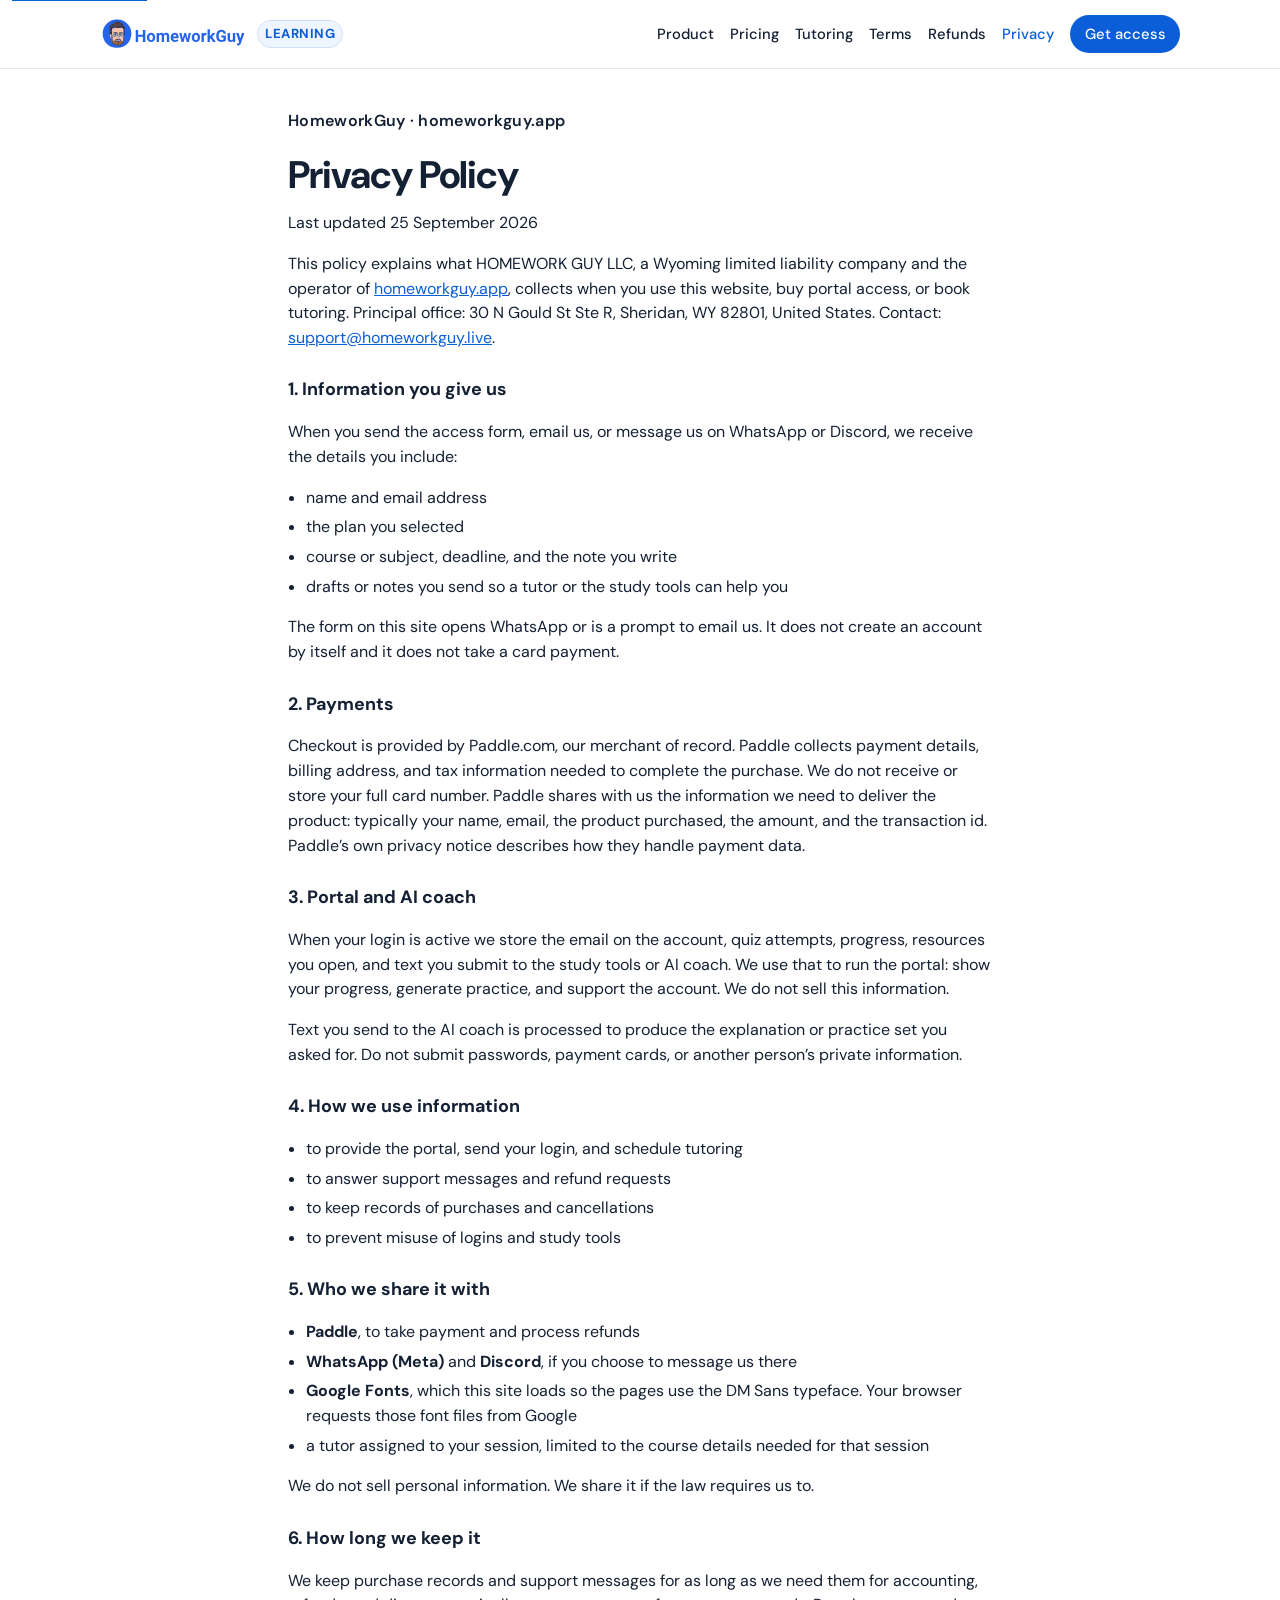
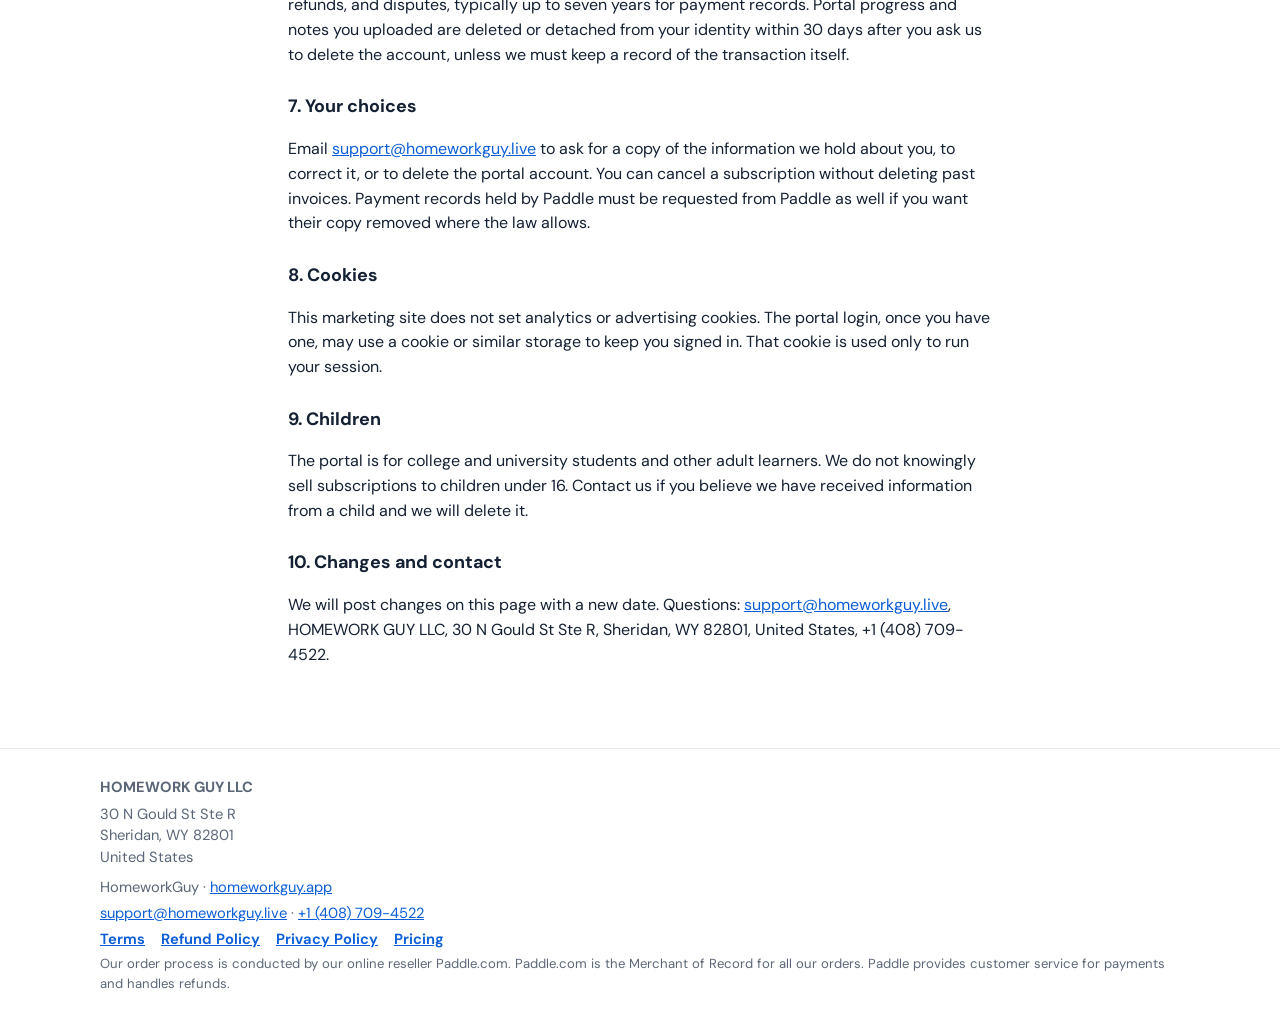
==== privacy.html @ 94646145 "update" ====
<!DOCTYPE html>
<html lang="en">
<head>
  <meta charset="utf-8" />
  <meta name="viewport" content="width=device-width, initial-scale=1" />
  <title>Privacy Policy | HomeworkGuy</title>
  <meta name="description" content="What HomeworkGuy collects when you request a learning portal subscription or tutoring session, and how payments are handled by Paddle." />
  <link rel="canonical" href="https://homeworkguy.app/privacy.html" />
  <link rel="icon" href="assets/favicon.ico" />
  <link rel="apple-touch-icon" href="assets/apple-touch-icon.png" />
  <link rel="preconnect" href="https://fonts.googleapis.com" />
  <link rel="preconnect" href="https://fonts.gstatic.com" crossorigin />
  <link href="https://fonts.googleapis.com/css2?family=DM+Sans:ital,opsz,wght@0,9..40,400;0,9..40,500;0,9..40,600;0,9..40,700&display=swap" rel="stylesheet" />
  <link rel="stylesheet" href="styles.css" />
</head>
<body>
  <a class="skip-link" href="#main">Skip to content</a>
  <header class="site-header">
    <div class="wrap header-inner">
      <a class="brand" href="index.html" aria-label="HomeworkGuy home">
        <img src="assets/logo.svg" alt="" width="160" height="40" />
        <span>Learning</span>
      </a>
      <button class="nav-toggle" type="button" aria-expanded="false" aria-controls="site-nav">Menu</button>
      <nav class="nav" id="site-nav" aria-label="Page">
        <a href="index.html#product">Product</a>
        <a href="index.html#pricing">Pricing</a>
        <a href="index.html#tutoring">Tutoring</a>
        <a href="terms.html">Terms</a>
        <a href="refunds.html">Refunds</a>
        <a href="privacy.html" aria-current="page">Privacy</a>
        <a href="index.html#quote" class="nav-cta">Get access</a>
      </nav>
    </div>
  </header>

  <main id="main" class="legal">
    <div class="wrap legal-inner">
      <p class="eyebrow">HomeworkGuy · homeworkguy.app</p>
      <h1>Privacy Policy</h1>
      <p class="updated">Last updated 25 September 2026</p>
      <p>This policy explains what HOMEWORK GUY LLC, a Wyoming limited liability company and the operator of <a href="https://homeworkguy.app">homeworkguy.app</a>, collects when you use this website, buy portal access, or book tutoring. Principal office: 30 N Gould St Ste R, Sheridan, WY 82801, United States. Contact: <a href="mailto:support@homeworkguy.live">support@homeworkguy.live</a>.</p>

      <h2>1. Information you give us</h2>
      <p>When you send the access form, email us, or message us on WhatsApp or Discord, we receive the details you include:</p>
      <ul>
        <li>name and email address</li>
        <li>the plan you selected</li>
        <li>course or subject, deadline, and the note you write</li>
        <li>drafts or notes you send so a tutor or the study tools can help you</li>
      </ul>
      <p>The form on this site opens WhatsApp or is a prompt to email us. It does not create an account by itself and it does not take a card payment.</p>

      <h2>2. Payments</h2>
      <p>Checkout is provided by Paddle.com, our merchant of record. Paddle collects payment details, billing address, and tax information needed to complete the purchase. We do not receive or store your full card number. Paddle shares with us the information we need to deliver the product: typically your name, email, the product purchased, the amount, and the transaction id. Paddle’s own privacy notice describes how they handle payment data.</p>

      <h2>3. Portal and AI coach</h2>
      <p>When your login is active we store the email on the account, quiz attempts, progress, resources you open, and text you submit to the study tools or AI coach. We use that to run the portal: show your progress, generate practice, and support the account. We do not sell this information.</p>
      <p>Text you send to the AI coach is processed to produce the explanation or practice set you asked for. Do not submit passwords, payment cards, or another person’s private information.</p>

      <h2>4. How we use information</h2>
      <ul>
        <li>to provide the portal, send your login, and schedule tutoring</li>
        <li>to answer support messages and refund requests</li>
        <li>to keep records of purchases and cancellations</li>
        <li>to prevent misuse of logins and study tools</li>
      </ul>

      <h2>5. Who we share it with</h2>
      <ul>
        <li><strong>Paddle</strong>, to take payment and process refunds</li>
        <li><strong>WhatsApp (Meta)</strong> and <strong>Discord</strong>, if you choose to message us there</li>
        <li><strong>Google Fonts</strong>, which this site loads so the pages use the DM Sans typeface. Your browser requests those font files from Google</li>
        <li>a tutor assigned to your session, limited to the course details needed for that session</li>
      </ul>
      <p>We do not sell personal information. We share it if the law requires us to.</p>

      <h2>6. How long we keep it</h2>
      <p>We keep purchase records and support messages for as long as we need them for accounting, refunds, and disputes, typically up to seven years for payment records. Portal progress and notes you uploaded are deleted or detached from your identity within 30 days after you ask us to delete the account, unless we must keep a record of the transaction itself.</p>

      <h2>7. Your choices</h2>
      <p>Email <a href="mailto:support@homeworkguy.live">support@homeworkguy.live</a> to ask for a copy of the information we hold about you, to correct it, or to delete the portal account. You can cancel a subscription without deleting past invoices. Payment records held by Paddle must be requested from Paddle as well if you want their copy removed where the law allows.</p>

      <h2>8. Cookies</h2>
      <p>This marketing site does not set analytics or advertising cookies. The portal login, once you have one, may use a cookie or similar storage to keep you signed in. That cookie is used only to run your session.</p>

      <h2>9. Children</h2>
      <p>The portal is for college and university students and other adult learners. We do not knowingly sell subscriptions to children under 16. Contact us if you believe we have received information from a child and we will delete it.</p>

      <h2>10. Changes and contact</h2>
      <p>We will post changes on this page with a new date. Questions: <a href="mailto:support@homeworkguy.live">support@homeworkguy.live</a>, HOMEWORK GUY LLC, 30 N Gould St Ste R, Sheridan, WY 82801, United States, +1 (408) 709-4522.</p>
    </div>
  </main>

  <footer class="site-footer">
    <div class="wrap footer-inner">
      <p><strong>HOMEWORK GUY LLC</strong></p>
      <address>
        30 N Gould St Ste R<br />
        Sheridan, WY 82801<br />
        United States
      </address>
      <p>HomeworkGuy · <a href="https://homeworkguy.app">homeworkguy.app</a></p>
      <p><a href="mailto:support@homeworkguy.live">support@homeworkguy.live</a> · <a href="tel:+14087094522">+1 (408) 709-4522</a></p>
      <p class="footer-links">
        <a href="terms.html">Terms</a>
        <a href="refunds.html">Refund Policy</a>
        <a href="privacy.html">Privacy Policy</a>
        <a href="index.html#pricing">Pricing</a>
      </p>
      <p class="fine">Our order process is conducted by our online reseller Paddle.com. Paddle.com is the Merchant of Record for all our orders. Paddle provides customer service for payments and handles refunds.</p>
    </div>
  </footer>
  <script src="script.js"></script>
</body>
</html>
---- styles.css ----
:root {
  --blue: #0b5ed7;
  --blue-dark: #084298;
  --ink: #142033;
  --muted: #5b6778;
  --line: #e4e9f0;
  --bg: #f6f8fb;
  --card: #ffffff;
  --radius: 14px;
  --shadow: 0 10px 30px rgba(20, 32, 51, 0.08);
}

* { box-sizing: border-box; }
html { scroll-behavior: smooth; }
body {
  margin: 0;
  font-family: "DM Sans", system-ui, sans-serif;
  color: var(--ink);
  background: var(--card);
  line-height: 1.55;
}

img { max-width: 100%; height: auto; }
a { color: var(--blue); }
.wrap { width: min(1080px, calc(100% - 2rem)); margin: 0 auto; }
html, body { overflow-x: hidden; }

.skip-link {
  position: absolute;
  left: 12px;
  top: -40px;
  background: var(--blue);
  color: #fff;
  padding: 8px 12px;
  z-index: 100;
}
.skip-link:focus { top: 12px; }

.site-header {
  position: sticky;
  top: 0;
  z-index: 20;
  background: rgba(255, 255, 255, 0.92);
  backdrop-filter: blur(10px);
  border-bottom: 1px solid var(--line);
}
.nav-toggle {
  display: none;
  border: 1px solid var(--line);
  background: #fff;
  border-radius: 999px;
  padding: 0.45rem 0.8rem;
  font: inherit;
  font-weight: 650;
  cursor: pointer;
}
.header-inner {
  display: flex;
  align-items: center;
  justify-content: space-between;
  min-height: 68px;
  gap: 1rem;
}
.brand {
  display: flex;
  align-items: center;
  gap: 0.55rem;
  text-decoration: none;
  color: var(--ink);
  font-weight: 700;
}
.brand img { width: 148px; height: auto; }
.brand span {
  font-size: 0.82rem;
  letter-spacing: 0.04em;
  text-transform: uppercase;
  color: var(--blue);
  border: 1px solid #cfe0f8;
  background: #eef5ff;
  padding: 0.15rem 0.45rem;
  border-radius: 999px;
}
.nav { display: flex; align-items: center; gap: 0.85rem 1rem; flex-wrap: wrap; justify-content: flex-end; }
.nav a { text-decoration: none; color: var(--ink); font-weight: 500; font-size: 0.92rem; }
.nav a[aria-current="page"] { color: var(--blue); }
.nav-cta {
  background: var(--blue);
  color: #fff !important;
  padding: 0.5rem 0.9rem;
  border-radius: 999px;
}

.hero {
  padding: 3.5rem 0 3rem;
  background:
    radial-gradient(800px 320px at 10% 0%, #dcebff 0%, transparent 60%),
    linear-gradient(#f8fbff, #ffffff);
}
.hero-grid {
  display: grid;
  grid-template-columns: 1.3fr 0.7fr;
  gap: 2.5rem;
  align-items: start;
}
.eyebrow {
  color: var(--blue);
  font-weight: 600;
  margin: 0 0 0.75rem;
  letter-spacing: 0.02em;
}
.hero h1 {
  font-size: clamp(2rem, 4vw, 3.1rem);
  line-height: 1.15;
  margin: 0 0 1rem;
  letter-spacing: -0.03em;
}
.lede { font-size: 1.12rem; color: var(--muted); margin: 0 0 1.5rem; max-width: 36rem; }
.hero-actions { display: flex; flex-wrap: wrap; gap: 0.75rem; margin-bottom: 1.4rem; }
.hero-points {
  margin: 0;
  padding: 0;
  list-style: none;
  color: var(--muted);
  display: grid;
  gap: 0.35rem;
}
.hero-points li::before { content: "✓ "; color: var(--blue); font-weight: 700; }

.hero-card {
  background: var(--card);
  border: 1px solid var(--line);
  border-radius: var(--radius);
  box-shadow: var(--shadow);
  padding: 1.4rem 1.35rem 1.25rem;
}
.hero-card-kicker {
  margin: 0 0 0.7rem;
  font-size: 0.78rem;
  font-weight: 700;
  letter-spacing: 0.08em;
  text-transform: uppercase;
  color: var(--muted);
}
.hero-card ul { margin: 0 0 1.1rem; padding-left: 1.1rem; color: var(--ink); }
.hero-card li + li { margin-top: 0.4rem; }

.btn {
  display: inline-flex;
  align-items: center;
  justify-content: center;
  border: 0;
  border-radius: 999px;
  padding: 0.78rem 1.15rem;
  font: inherit;
  font-weight: 650;
  text-decoration: none;
  cursor: pointer;
}
.btn-primary { background: var(--blue); color: #fff; }
.btn-primary:hover { background: var(--blue-dark); }
.btn-ghost { background: #fff; color: var(--ink); border: 1px solid var(--line); }
.btn-block { width: 100%; }

.section { padding: 4rem 0; }
.section-alt { background: var(--bg); }
.section-head { text-align: center; max-width: 38rem; margin: 0 auto 2rem; }
.section-head.left { text-align: left; margin-left: 0; }
.section-head h2 { margin: 0 0 0.5rem; font-size: 1.85rem; letter-spacing: -0.03em; }
.section-head p { margin: 0; color: var(--muted); }

.cards {
  display: grid;
  grid-template-columns: repeat(3, 1fr);
  gap: 1rem;
}
.card {
  background: var(--card);
  border: 1px solid var(--line);
  border-radius: var(--radius);
  padding: 1.2rem 1.15rem;
}
.card h3 { margin: 0 0 0.4rem; font-size: 1.08rem; }
.card p { margin: 0; color: var(--muted); font-size: 0.96rem; }
.card ul, .buy-card ul, .price-card ul {
  margin: 0.8rem 0 0;
  padding-left: 1.1rem;
  color: var(--ink);
}
.card li + li, .buy-card li + li, .price-card li + li { margin-top: 0.35rem; }

.buy-grid {
  display: grid;
  grid-template-columns: 1fr 1fr;
  gap: 1rem;
}
.buy-card p { margin-top: 0.35rem; }
.pill {
  display: inline-block;
  margin: 0 0 0.7rem;
  padding: 0.15rem 0.5rem;
  border-radius: 999px;
  background: #eef5ff;
  color: var(--blue);
  font-size: 0.75rem;
  font-weight: 700;
  letter-spacing: 0.04em;
  text-transform: uppercase;
}
.pill-human { background: #f3f0ff; color: #5336b8; }

.notice {
  margin-top: 1.25rem;
  border: 1px solid var(--line);
  border-radius: var(--radius);
  background: #fff;
  padding: 1rem 1.15rem;
}
.notice p { margin: 0; }

.price-grid {
  display: grid;
  grid-template-columns: repeat(3, 1fr);
  gap: 1rem;
  align-items: stretch;
}
.price-card {
  background: #fff;
  border: 1px solid var(--line);
  border-radius: var(--radius);
  padding: 1.25rem 1.15rem 1.2rem;
  display: flex;
  flex-direction: column;
}
.price-card.featured { border-color: #9ec0f0; box-shadow: var(--shadow); }
.price-card h3 { margin: 0; font-size: 1.15rem; }
.price-amount {
  margin: 0.45rem 0 0.15rem;
  font-size: 2rem;
  font-weight: 700;
  letter-spacing: -0.03em;
}
.price-amount span { font-size: 1rem; font-weight: 500; color: var(--muted); }
.price-renew { margin: 0 0 0.2rem; color: var(--ink); font-size: 0.92rem; }
.price-card ul { flex: 1; margin-bottom: 1rem; }
.price-card .btn { margin-top: auto; }

.addon {
  margin-top: 1rem;
  background: #fff;
  border: 1px solid var(--line);
  border-radius: var(--radius);
  padding: 1rem 1.15rem;
  display: flex;
  justify-content: space-between;
  align-items: center;
  gap: 1rem;
}
.addon p { margin: 0; }

.screen {
  margin-top: 0.9rem;
  background: var(--bg);
  border-radius: 10px;
  padding: 0.75rem 0.8rem;
}
.screen p.screen-kicker {
  margin: 0 0 0.4rem;
  font-size: 0.75rem;
  font-weight: 700;
  letter-spacing: 0.04em;
  text-transform: uppercase;
  color: var(--muted);
}
.screen p.screen-q { margin: 0 0 0.45rem; color: var(--ink); font-size: 0.92rem; }
.screen p.screen-opt {
  margin: 0.3rem 0;
  background: #fff;
  border: 1px solid var(--line);
  border-radius: 8px;
  padding: 0.35rem 0.55rem;
  font-size: 0.88rem;
  color: var(--ink);
}
.screen p.screen-opt.dim { color: var(--muted); }
.bar {
  height: 8px;
  background: #e4e9f0;
  border-radius: 99px;
  margin: 0.55rem 0 0.2rem;
  overflow: hidden;
}
.bar span { display: block; height: 100%; background: var(--blue); border-radius: 99px; }
.bar-label { margin: 0; font-size: 0.82rem; color: var(--muted); }

.legal { padding: 2.5rem 0 4rem; }
.legal-inner { max-width: 44rem; }
.legal h1 { margin: 0 0 0.35rem; font-size: clamp(1.8rem, 3vw, 2.4rem); letter-spacing: -0.03em; }
.updated { color: var(--muted); margin-top: 0; }
.legal h2 { font-size: 1.12rem; margin: 1.6rem 0 0.4rem; }
.legal p, .legal li { color: var(--ink); }
.legal ul { padding-left: 1.15rem; }
.legal li + li { margin-top: 0.3rem; }

.quote-form label.check {
  display: flex;
  align-items: flex-start;
  gap: 0.55rem;
  font-weight: 500;
}
.quote-form label.check input {
  width: 1.05rem;
  min-height: 0;
  margin-top: 0.2rem;
  padding: 0;
}

.footer-links { display: flex; flex-wrap: wrap; gap: 0.35rem 1rem; }
.footer-links a { font-weight: 650; }

.steps { list-style: none; margin: 0; padding: 0; display: grid; gap: 1rem; }
.steps li {
  display: grid;
  grid-template-columns: auto 1fr;
  gap: 1rem;
  background: var(--card);
  border: 1px solid var(--line);
  border-radius: var(--radius);
  padding: 1.1rem 1.2rem;
}
.steps span {
  width: 36px;
  height: 36px;
  border-radius: 50%;
  background: #e8f1ff;
  color: var(--blue);
  display: grid;
  place-items: center;
  font-weight: 700;
}
.steps h3 { margin: 0 0 0.25rem; font-size: 1.05rem; }
.steps p { margin: 0; color: var(--muted); }

.price-box {
  max-width: 40rem;
  margin: 0 auto;
  background: var(--card);
  border: 1px solid var(--line);
  border-radius: var(--radius);
  padding: 1.5rem 1.4rem;
  text-align: center;
}
.price-box p { margin: 0 0 0.9rem; color: var(--muted); }
.price-box ul {
  text-align: left;
  display: inline-block;
  margin: 0 0 1.2rem;
  color: var(--ink);
}
.quotes {
  display: grid;
  grid-template-columns: repeat(3, 1fr);
  gap: 1rem;
}
.quote-card {
  margin: 0;
  background: var(--card);
  border: 1px solid var(--line);
  border-radius: var(--radius);
  padding: 1.2rem 1.15rem;
}
.quote-card blockquote {
  margin: 0 0 0.85rem;
  font-size: 1rem;
  color: var(--ink);
}
.quote-card figcaption {
  font-size: 0.86rem;
  color: var(--muted);
  font-weight: 600;
}

.quote-grid {
  display: grid;
  grid-template-columns: 0.85fr 1.15fr;
  gap: 2rem;
  align-items: start;
}
.quote-aside { list-style: none; margin: 0; padding: 0; color: var(--muted); }
.quote-aside li { margin: 0.55rem 0; }
.quote-aside strong { display: block; color: var(--ink); font-size: 0.82rem; }

.quote-form {
  display: grid;
  grid-template-columns: 1fr 1fr;
  gap: 0.85rem;
  background: var(--card);
  border: 1px solid var(--line);
  border-radius: var(--radius);
  box-shadow: var(--shadow);
  padding: 1.25rem;
}
.quote-form label {
  display: grid;
  gap: 0.35rem;
  font-size: 0.86rem;
  font-weight: 600;
}
.quote-form .full { grid-column: 1 / -1; }
.quote-form input,
.quote-form select,
.quote-form textarea {
  font: inherit;
  font-size: 16px;
  font-weight: 400;
  padding: 0.75rem 0.8rem;
  min-height: 46px;
  border: 1px solid var(--line);
  border-radius: 10px;
  background: #fff;
  color: var(--ink);
  width: 100%;
}
.quote-form input:focus,
.quote-form select:focus,
.quote-form textarea:focus {
  outline: 3px solid #cfe2ff;
  border-color: var(--blue);
}
.quote-form .btn { grid-column: 1 / -1; margin-top: 0.25rem; }
.form-note, .form-status { grid-column: 1 / -1; margin: 0; font-size: 0.88rem; color: var(--muted); font-weight: 400; }
.form-status.ok { color: #0f7b45; }
.form-status.err { color: #b42318; }

.site-footer {
  border-top: 1px solid var(--line);
  padding: 1.5rem 0 2rem;
  color: var(--muted);
  font-size: 0.92rem;
}
.footer-inner p { margin: 0.2rem 0; }
.site-footer address {
  font-style: normal;
  margin: 0.35rem 0 0.5rem;
  line-height: 1.45;
}
.fine { font-size: 0.82rem; }

@media (max-width: 900px) {
  .nav-toggle { display: inline-flex; align-items: center; min-height: 44px; }
  .header-inner { position: relative; }
  .nav {
    display: none;
    position: absolute;
    top: calc(100% + 1px);
    left: 0;
    right: 0;
    background: #fff;
    border-bottom: 1px solid var(--line);
    padding: 0.75rem 1rem 1rem;
    flex-direction: column;
    align-items: stretch;
    gap: 0.15rem;
  }
  .nav.is-open { display: flex; }
  .nav a { padding: 0.55rem 0.2rem; }
  .nav-cta { text-align: center; margin-top: 0.35rem; }
}

@media (max-width: 800px) {
  .hero-grid, .cards, .quotes, .quote-grid, .quote-form, .buy-grid, .price-grid { grid-template-columns: 1fr; }
  .hero { padding: 2rem 0 2.2rem; }
  .section { padding: 2.6rem 0; }
  .hero-actions { flex-direction: column; }
  .hero-actions .btn { width: 100%; min-height: 48px; }
  .nav-cta { min-height: 44px; display: inline-flex; align-items: center; justify-content: center; }
  .addon { flex-direction: column; align-items: stretch; }
}

@media (max-width: 480px) {
  .brand img { width: 118px; }
  .header-inner { min-height: 60px; }
  .hero h1 { font-size: 1.7rem; }
  .section-head h2 { font-size: 1.5rem; }
}
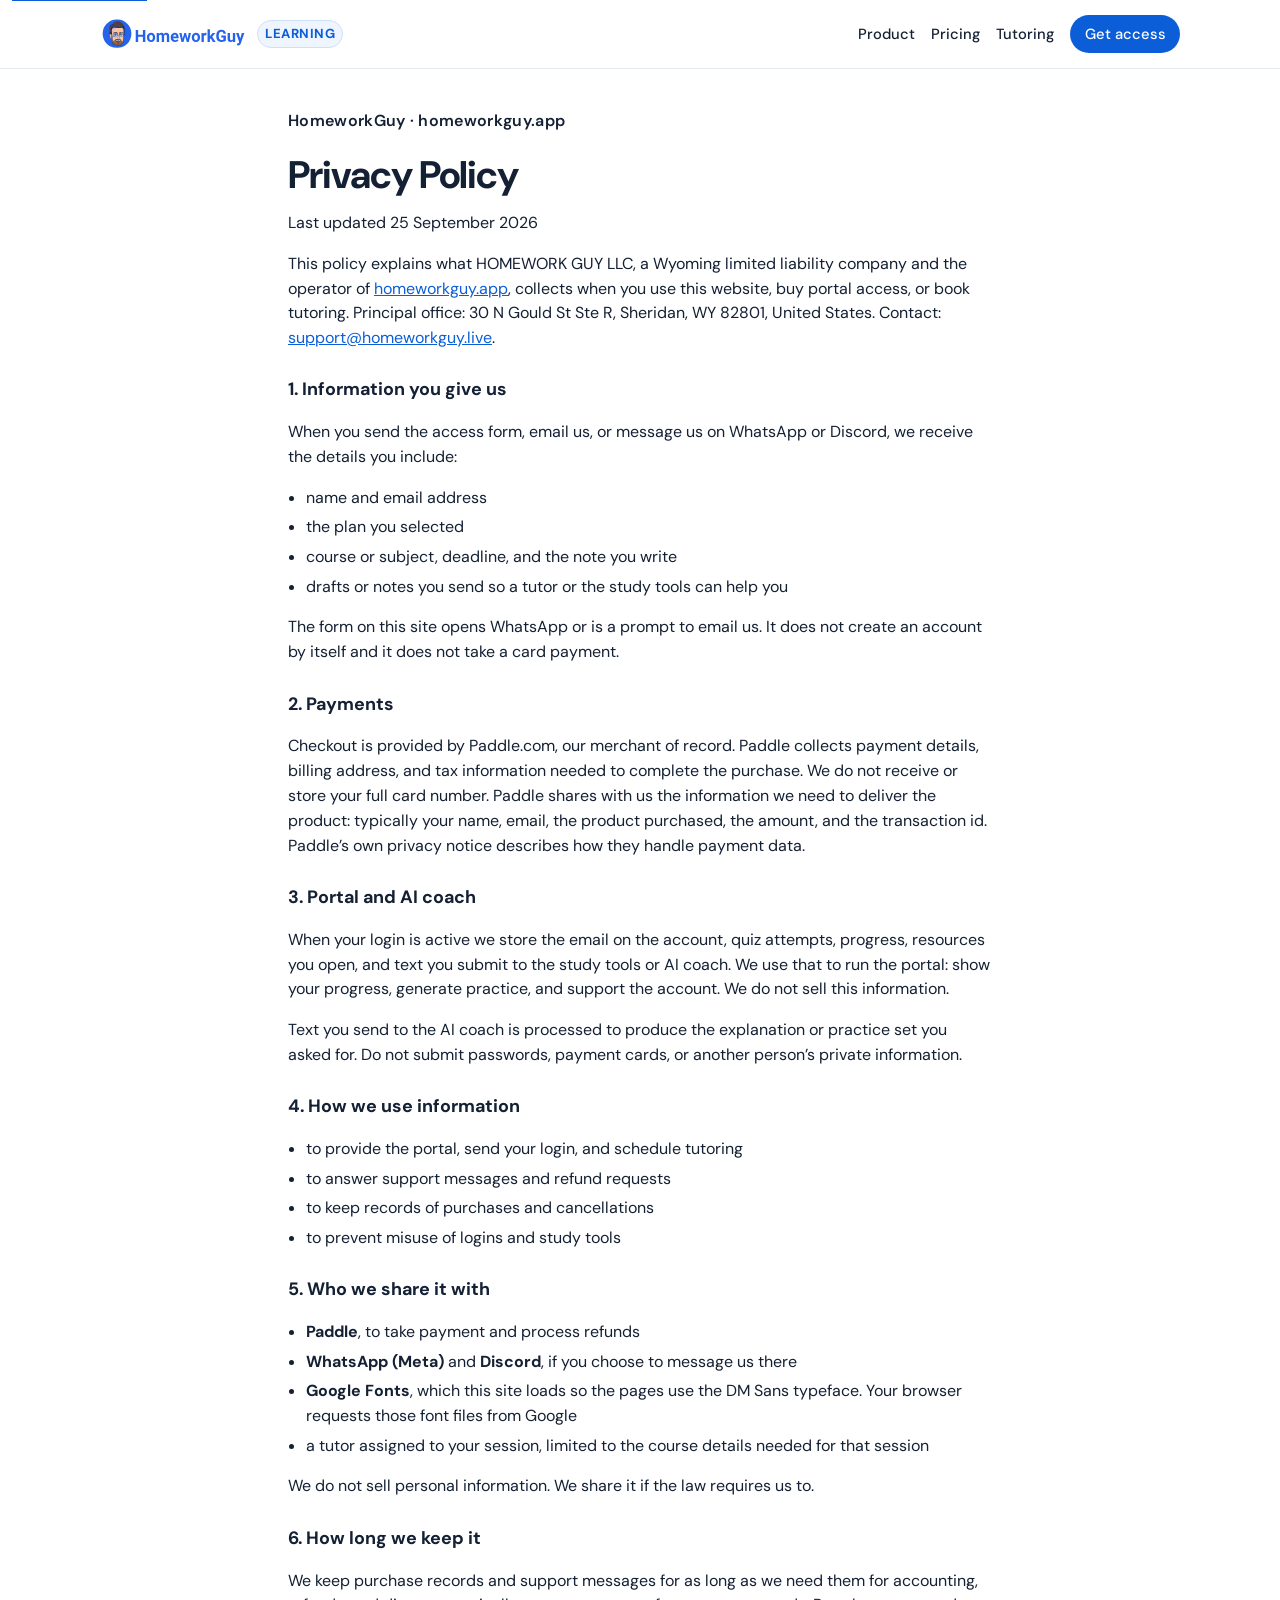
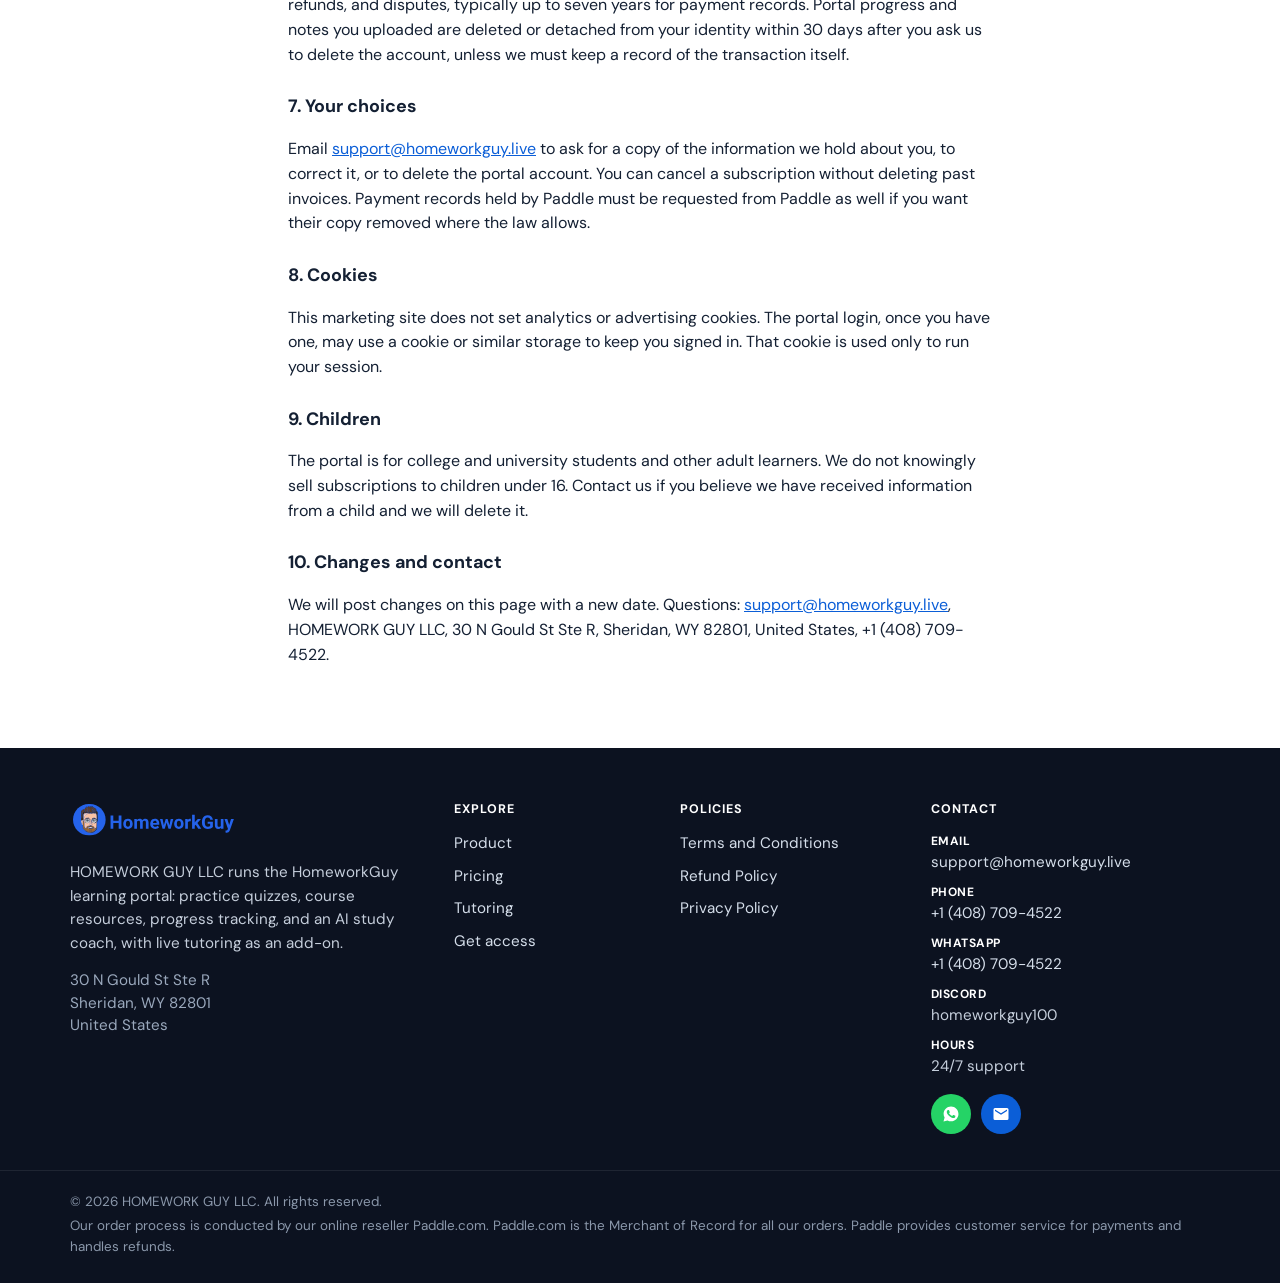
==== commit 92942561: "update" ====
--- a/privacy.html
+++ b/privacy.html
@@ -11,7 +11,7 @@
   <link rel="preconnect" href="https://fonts.googleapis.com" />
   <link rel="preconnect" href="https://fonts.gstatic.com" crossorigin />
   <link href="https://fonts.googleapis.com/css2?family=DM+Sans:ital,opsz,wght@0,9..40,400;0,9..40,500;0,9..40,600;0,9..40,700&display=swap" rel="stylesheet" />
-  <link rel="stylesheet" href="styles.css" />
+  <link rel="stylesheet" href="styles.css?v=20260925b" />
 </head>
 <body>
   <a class="skip-link" href="#main">Skip to content</a>
@@ -26,9 +26,6 @@
         <a href="index.html#product">Product</a>
         <a href="index.html#pricing">Pricing</a>
         <a href="index.html#tutoring">Tutoring</a>
-        <a href="terms.html">Terms</a>
-        <a href="refunds.html">Refunds</a>
-        <a href="privacy.html" aria-current="page">Privacy</a>
         <a href="index.html#quote" class="nav-cta">Get access</a>
       </nav>
     </div>
@@ -93,24 +90,61 @@
   </main>
 
   <footer class="site-footer">
-    <div class="wrap footer-inner">
-      <p><strong>HOMEWORK GUY LLC</strong></p>
-      <address>
-        30 N Gould St Ste R<br />
-        Sheridan, WY 82801<br />
-        United States
-      </address>
-      <p>HomeworkGuy · <a href="https://homeworkguy.app">homeworkguy.app</a></p>
-      <p><a href="mailto:support@homeworkguy.live">support@homeworkguy.live</a> · <a href="tel:+14087094522">+1 (408) 709-4522</a></p>
-      <p class="footer-links">
-        <a href="terms.html">Terms</a>
-        <a href="refunds.html">Refund Policy</a>
-        <a href="privacy.html">Privacy Policy</a>
-        <a href="index.html#pricing">Pricing</a>
-      </p>
-      <p class="fine">Our order process is conducted by our online reseller Paddle.com. Paddle.com is the Merchant of Record for all our orders. Paddle provides customer service for payments and handles refunds.</p>
+    <div class="footer-grid">
+      <div>
+        <a class="footer-logo" href="index.html" aria-label="HomeworkGuy home">
+          <img src="assets/logo.svg" alt="" width="168" height="40" />
+        </a>
+        <p>HOMEWORK GUY LLC runs the HomeworkGuy learning portal: practice quizzes, course resources, progress tracking, and an AI study coach, with live tutoring as an add-on.</p>
+        <address>
+          30 N Gould St Ste R<br />
+          Sheridan, WY 82801<br />
+          United States
+        </address>
+      </div>
+      <div>
+        <h2>Explore</h2>
+        <ul>
+          <li><a href="index.html#product">Product</a></li>
+          <li><a href="index.html#pricing">Pricing</a></li>
+          <li><a href="index.html#tutoring">Tutoring</a></li>
+          <li><a href="index.html#quote">Get access</a></li>
+        </ul>
+      </div>
+      <div>
+        <h2>Policies</h2>
+        <ul>
+          <li><a href="terms.html">Terms and Conditions</a></li>
+          <li><a href="refunds.html">Refund Policy</a></li>
+          <li><a href="privacy.html">Privacy Policy</a></li>
+        </ul>
+      </div>
+      <div>
+        <h2>Contact</h2>
+        <ul class="footer-contact">
+          <li><span>Email</span> <a href="mailto:support@homeworkguy.live">support@homeworkguy.live</a></li>
+          <li><span>Phone</span> <a href="tel:+14087094522">+1 (408) 709-4522</a></li>
+          <li><span>WhatsApp</span> <a href="https://wa.me/14087094522" target="_blank" rel="noopener">+1 (408) 709-4522</a></li>
+          <li><span>Discord</span> homeworkguy100</li>
+          <li><span>Hours</span> 24/7 support</li>
+        </ul>
+        <div class="footer-social">
+          <a class="soc soc-wa" href="https://wa.me/14087094522" target="_blank" rel="noopener" aria-label="WhatsApp">
+            <svg viewBox="0 0 24 24" width="18" height="18" aria-hidden="true"><path fill="currentColor" d="M12.04 2C6.58 2 2.15 6.4 2.15 11.83c0 1.74.46 3.44 1.34 4.94L2 22l5.39-1.41a10 10 0 0 0 4.65 1.18h.01c5.46 0 9.89-4.4 9.89-9.83C21.94 6.4 17.5 2 12.04 2zm5.76 13.95c-.24.68-1.4 1.25-1.94 1.33-.5.07-1.12.1-1.81-.11-.41-.13-.95-.31-1.63-.61-2.87-1.24-4.74-4.13-4.88-4.32-.14-.19-1.15-1.53-1.15-2.92s.73-2.07 1-2.35c.24-.28.64-.41 1.02-.41.12 0 .23 0 .33.01.3.01.44-.02.67.51.24.57.82 1.98.89 2.12.07.14.12.31.02.5-.09.19-.14.31-.28.48-.14.16-.29.37-.42.49-.14.14-.28.29-.12.56.16.28.72 1.19 1.55 1.93 1.07.95 1.96 1.25 2.24 1.39.28.14.44.12.6-.07.16-.19.7-.81.88-1.09.19-.28.37-.23.62-.14.26.09 1.62.76 1.9.9.28.14.46.21.53.33.07.12.07.68-.17 1.36z"/></svg>
+          </a>
+          <a class="soc soc-mail" href="mailto:support@homeworkguy.live" aria-label="Email">
+            <svg viewBox="0 0 24 24" width="18" height="18" aria-hidden="true"><path fill="currentColor" d="M20 4H4a2 2 0 0 0-2 2v12a2 2 0 0 0 2 2h16a2 2 0 0 0 2-2V6a2 2 0 0 0-2-2zm0 4-8 5L4 8V6l8 5 8-5v2z"/></svg>
+          </a>
+        </div>
+      </div>
+    </div>
+    <div class="footer-bottom">
+      <div class="footer-bottom-inner">
+        <p>© 2026 HOMEWORK GUY LLC. All rights reserved.</p>
+        <p>Our order process is conducted by our online reseller Paddle.com. Paddle.com is the Merchant of Record for all our orders. Paddle provides customer service for payments and handles refunds.</p>
+      </div>
     </div>
   </footer>
-  <script src="script.js"></script>
+  <script src="script.js?v=20260925b"></script>
 </body>
 </html>
--- a/styles.css
+++ b/styles.css
@@ -432,18 +432,67 @@
 .form-status.err { color: #b42318; }
 
 .site-footer {
-  border-top: 1px solid var(--line);
-  padding: 1.5rem 0 2rem;
-  color: var(--muted);
-  font-size: 0.92rem;
-}
-.footer-inner p { margin: 0.2rem 0; }
+  background: #0c1220;
+  color: #c5cedb;
+  padding: 3.25rem 0 0;
+  font-size: 0.95rem;
+}
+.footer-grid,
+.footer-bottom-inner {
+  width: min(1140px, calc(100% - 2.5rem));
+  margin: 0 auto;
+}
+.footer-grid {
+  display: grid;
+  grid-template-columns: 1.45fr 0.8fr 0.9fr 1.15fr;
+  gap: 2.25rem 2rem;
+  padding-bottom: 2.25rem;
+}
+.footer-logo { display: inline-block; margin-bottom: 0.85rem; }
+.footer-logo img { width: 168px; height: auto; display: block; }
+.site-footer h2 {
+  margin: 0 0 0.85rem;
+  color: #fff;
+  font-size: 0.78rem;
+  letter-spacing: 0.08em;
+  text-transform: uppercase;
+}
+.site-footer p { margin: 0 0 0.85rem; color: #c5cedb; line-height: 1.55; }
 .site-footer address {
   font-style: normal;
-  margin: 0.35rem 0 0.5rem;
-  line-height: 1.45;
-}
-.fine { font-size: 0.82rem; }
+  color: #9aa8bc;
+  line-height: 1.5;
+}
+.site-footer ul { list-style: none; margin: 0; padding: 0; }
+.site-footer li { margin: 0 0 0.55rem; }
+.site-footer a { color: #d5deea; text-decoration: none; }
+.site-footer a:hover { color: #fff; }
+.footer-contact span {
+  display: block;
+  color: #fff;
+  font-size: 0.75rem;
+  font-weight: 700;
+  letter-spacing: 0.04em;
+  text-transform: uppercase;
+}
+.footer-social { display: flex; gap: 0.65rem; margin-top: 1rem; }
+.soc {
+  width: 40px;
+  height: 40px;
+  border-radius: 50%;
+  display: inline-flex;
+  align-items: center;
+  justify-content: center;
+  color: #fff !important;
+}
+.soc-wa { background: #25d366; }
+.soc-mail { background: #0b5ed7; }
+.soc:hover { transform: translateY(-2px); }
+.footer-bottom {
+  border-top: 1px solid rgba(255, 255, 255, 0.08);
+  padding: 1.1rem 0 1.35rem;
+}
+.footer-bottom p { margin: 0.2rem 0; color: #8b98ab; font-size: 0.84rem; }
 
 @media (max-width: 900px) {
   .nav-toggle { display: inline-flex; align-items: center; min-height: 44px; }
@@ -474,6 +523,14 @@
   .hero-actions .btn { width: 100%; min-height: 48px; }
   .nav-cta { min-height: 44px; display: inline-flex; align-items: center; justify-content: center; }
   .addon { flex-direction: column; align-items: stretch; }
+  .footer-grid { grid-template-columns: 1fr 1fr; gap: 1.75rem 1.25rem; }
+}
+
+@media (max-width: 640px) {
+  .footer-grid { grid-template-columns: 1fr; text-align: center; }
+  .footer-logo { display: block; }
+  .footer-logo img { margin: 0 auto; }
+  .footer-social { justify-content: center; }
 }
 
 @media (max-width: 480px) {
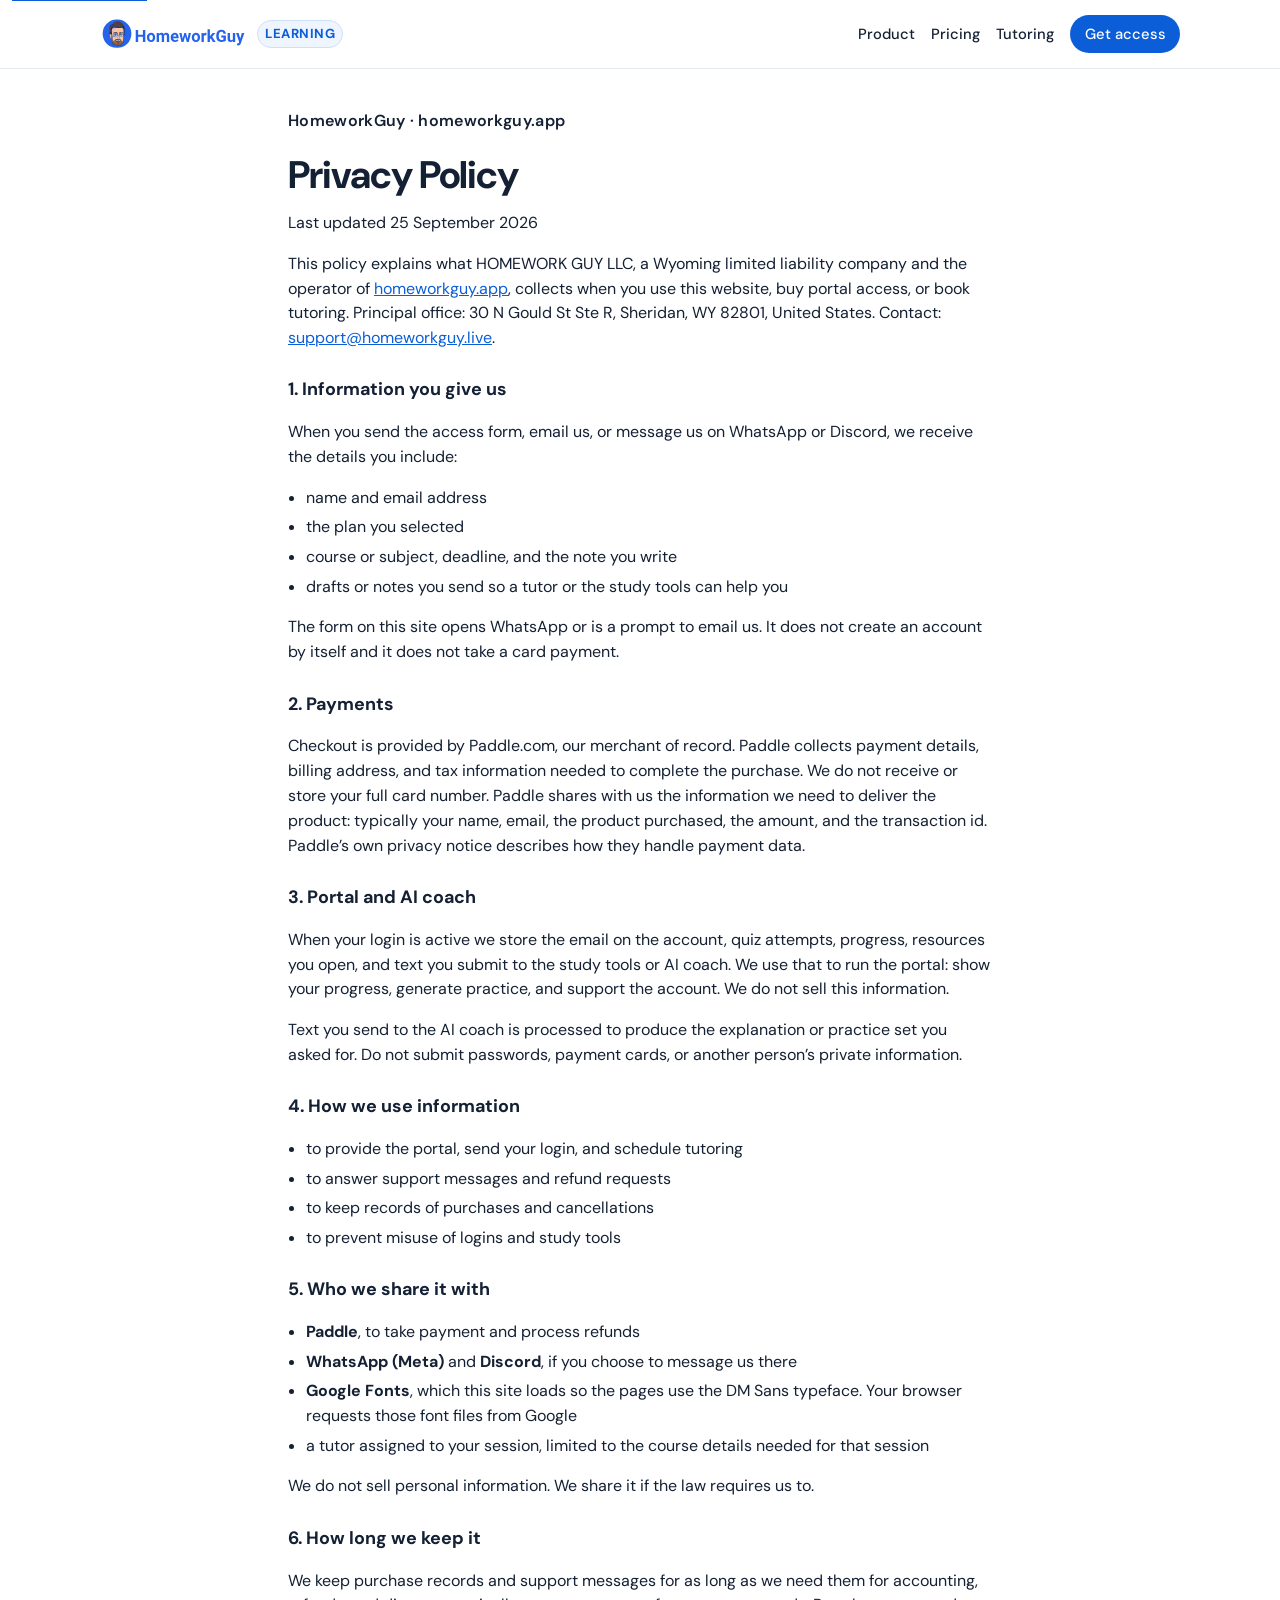
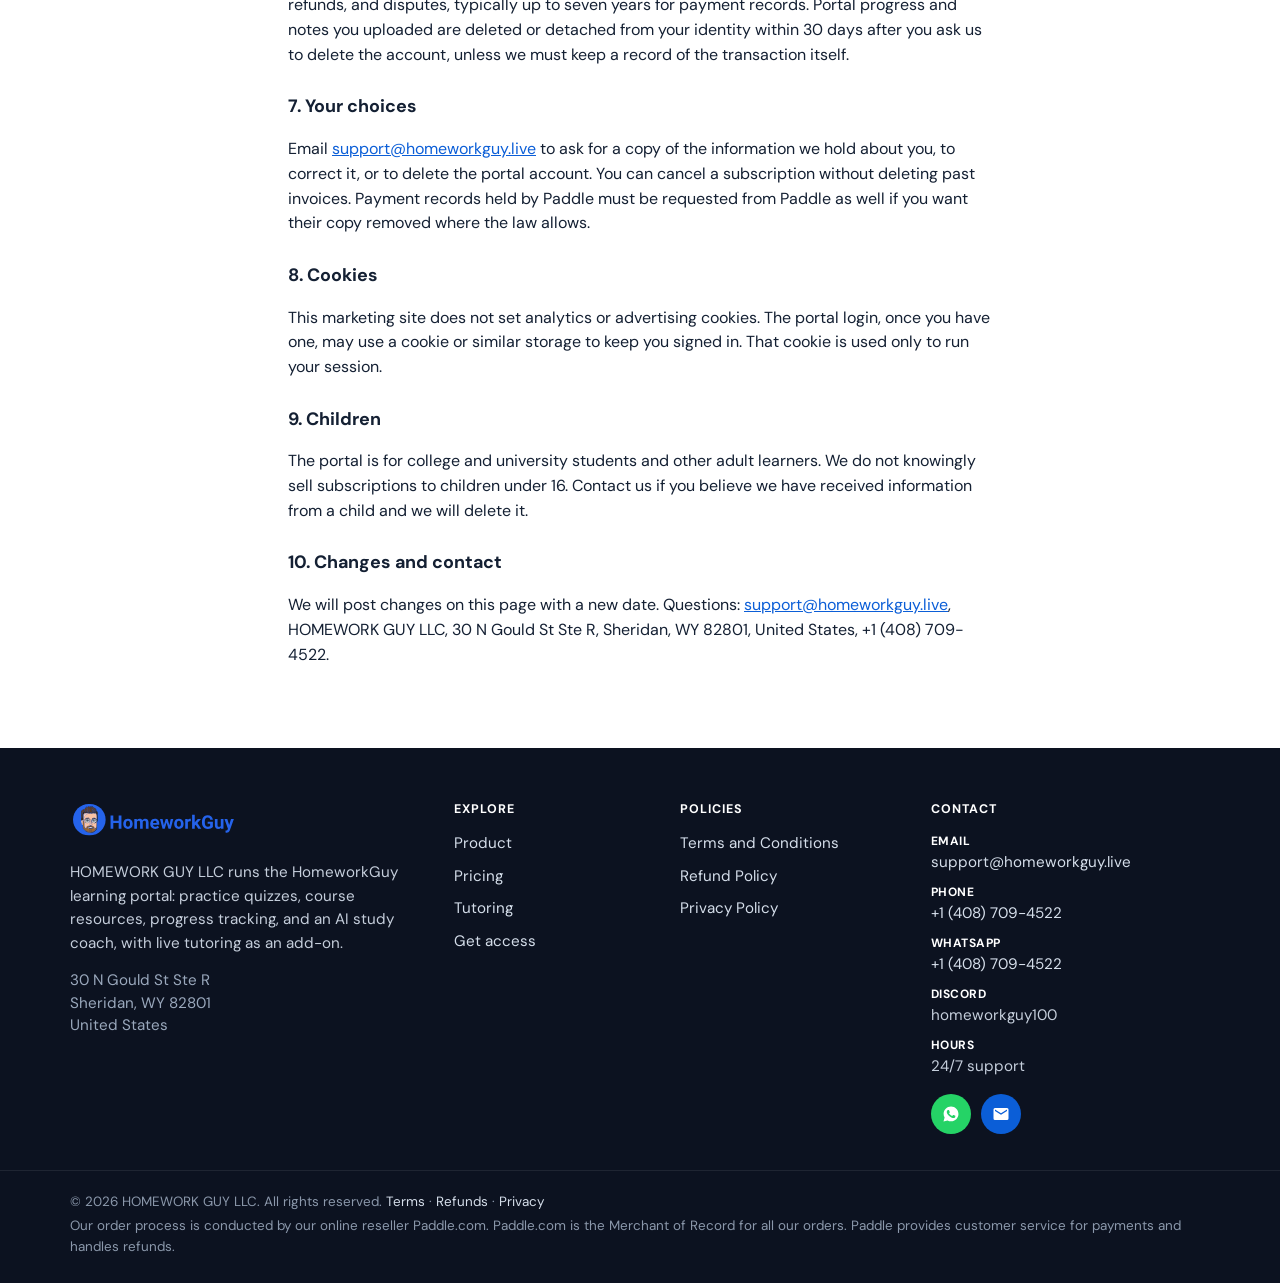
==== commit 92dcb6cc: "update" ====
--- a/privacy.html
+++ b/privacy.html
@@ -140,7 +140,7 @@
     </div>
     <div class="footer-bottom">
       <div class="footer-bottom-inner">
-        <p>© 2026 HOMEWORK GUY LLC. All rights reserved.</p>
+        <p>© 2026 HOMEWORK GUY LLC. All rights reserved. <a href="terms.html">Terms</a> · <a href="refunds.html">Refunds</a> · <a href="privacy.html">Privacy</a></p>
         <p>Our order process is conducted by our online reseller Paddle.com. Paddle.com is the Merchant of Record for all our orders. Paddle provides customer service for payments and handles refunds.</p>
       </div>
     </div>
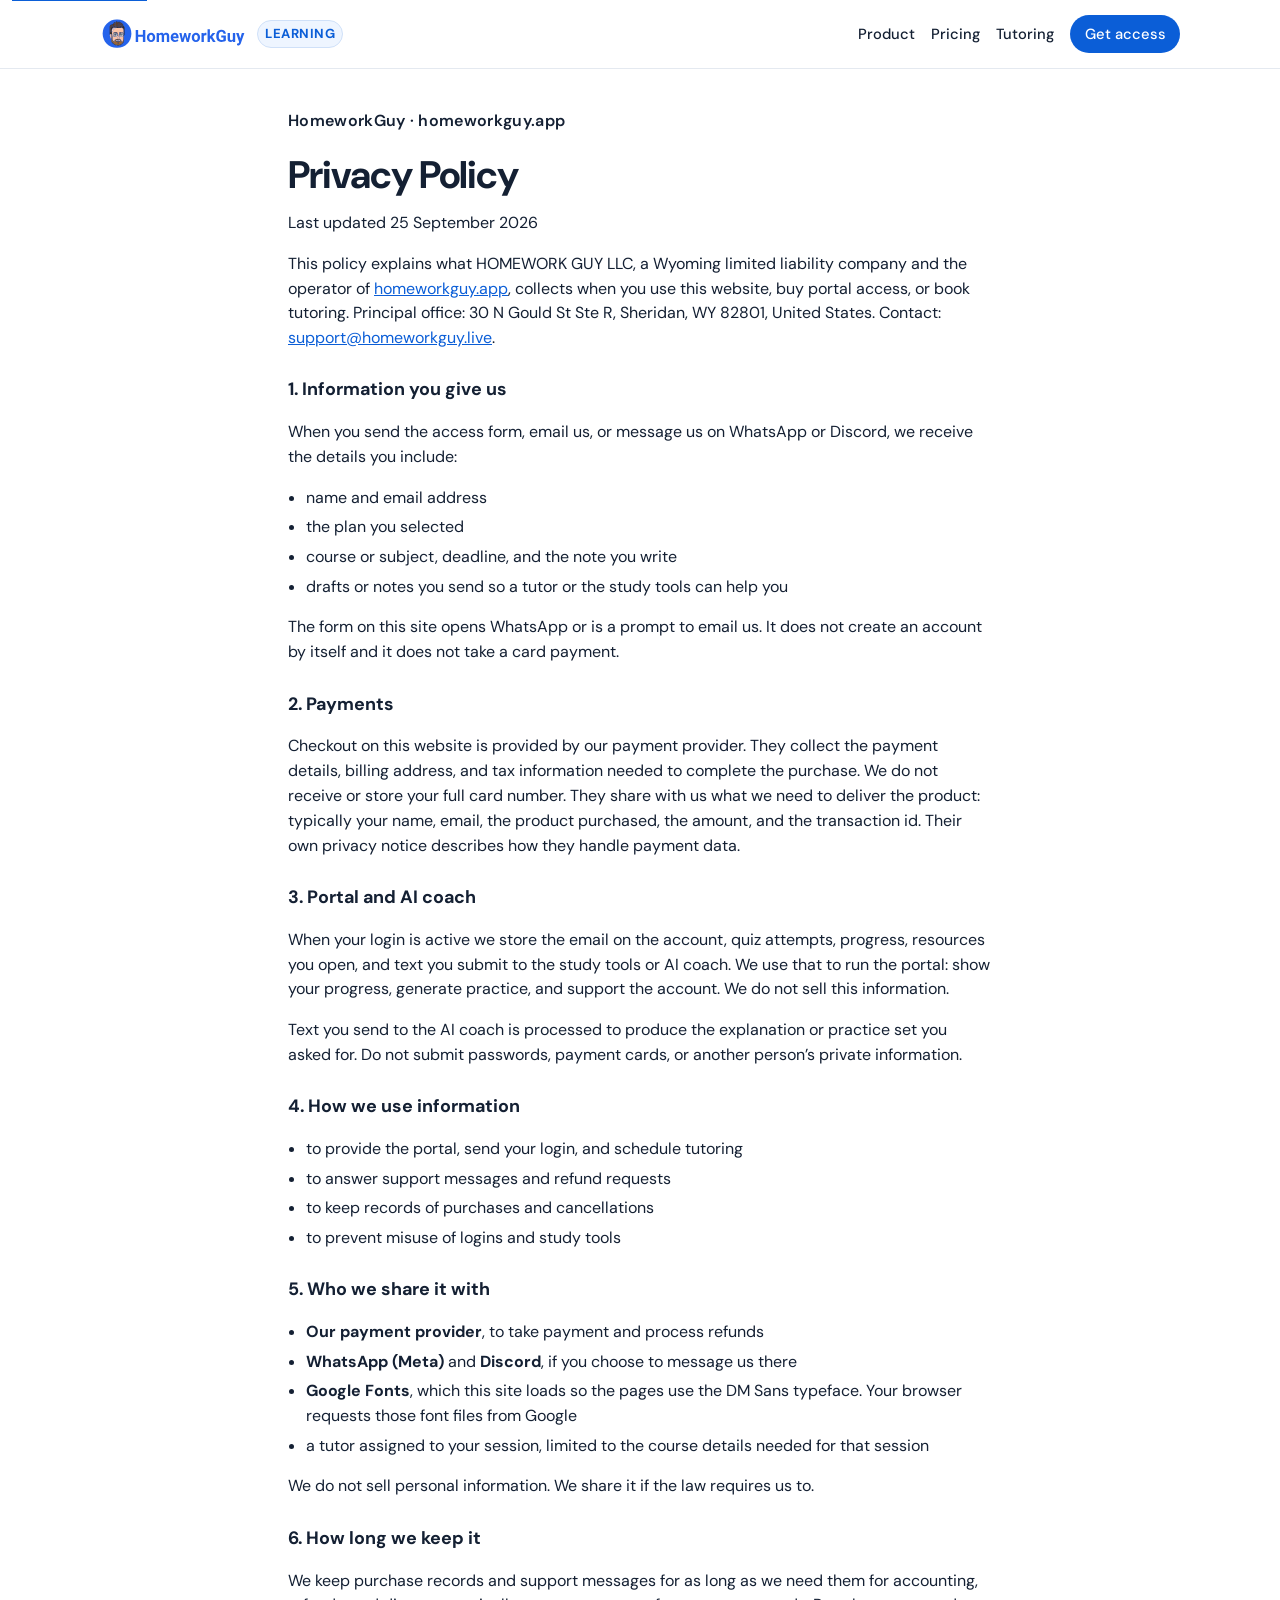
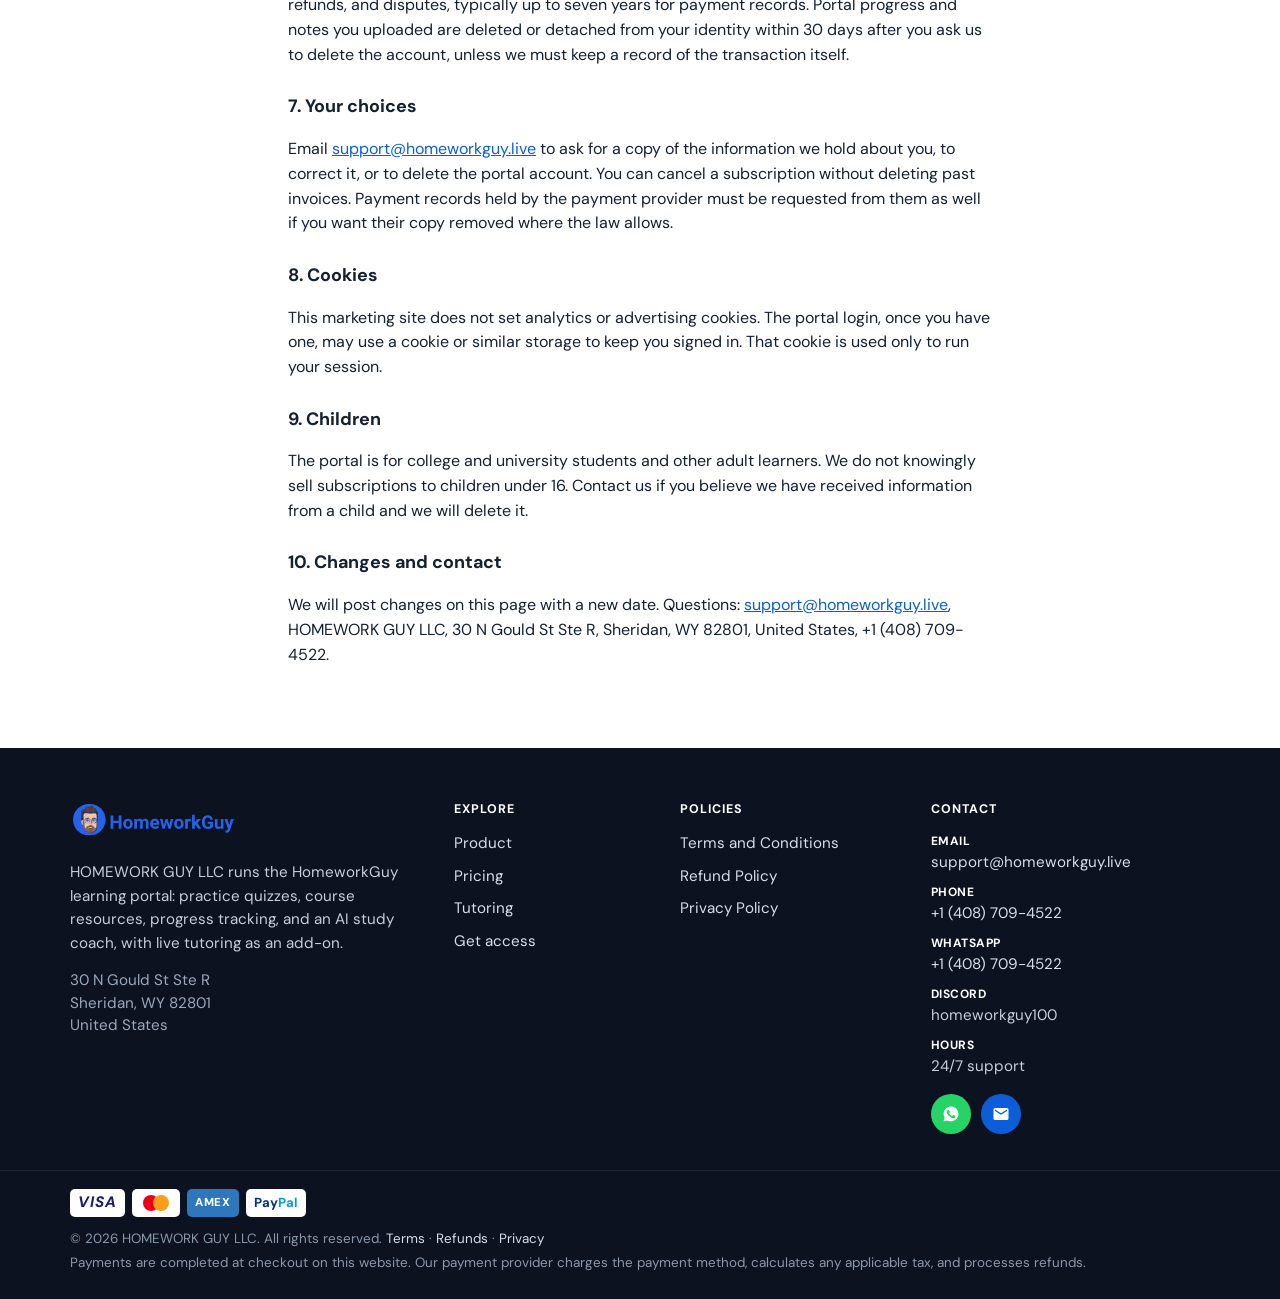
==== commit 7a95daa7: "New Update" ====
--- a/privacy.html
+++ b/privacy.html
@@ -4,7 +4,7 @@
   <meta charset="utf-8" />
   <meta name="viewport" content="width=device-width, initial-scale=1" />
   <title>Privacy Policy | HomeworkGuy</title>
-  <meta name="description" content="What HomeworkGuy collects when you request a learning portal subscription or tutoring session, and how payments are handled by Paddle." />
+  <meta name="description" content="What HomeworkGuy collects when you request a learning portal subscription or tutoring session, and how checkout payments are handled." />
   <link rel="canonical" href="https://homeworkguy.app/privacy.html" />
   <link rel="icon" href="assets/favicon.ico" />
   <link rel="apple-touch-icon" href="assets/apple-touch-icon.png" />
@@ -49,7 +49,7 @@
       <p>The form on this site opens WhatsApp or is a prompt to email us. It does not create an account by itself and it does not take a card payment.</p>
 
       <h2>2. Payments</h2>
-      <p>Checkout is provided by Paddle.com, our merchant of record. Paddle collects payment details, billing address, and tax information needed to complete the purchase. We do not receive or store your full card number. Paddle shares with us the information we need to deliver the product: typically your name, email, the product purchased, the amount, and the transaction id. Paddle’s own privacy notice describes how they handle payment data.</p>
+      <p>Checkout on this website is provided by our payment provider. They collect the payment details, billing address, and tax information needed to complete the purchase. We do not receive or store your full card number. They share with us what we need to deliver the product: typically your name, email, the product purchased, the amount, and the transaction id. Their own privacy notice describes how they handle payment data.</p>
 
       <h2>3. Portal and AI coach</h2>
       <p>When your login is active we store the email on the account, quiz attempts, progress, resources you open, and text you submit to the study tools or AI coach. We use that to run the portal: show your progress, generate practice, and support the account. We do not sell this information.</p>
@@ -65,7 +65,7 @@
 
       <h2>5. Who we share it with</h2>
       <ul>
-        <li><strong>Paddle</strong>, to take payment and process refunds</li>
+        <li><strong>Our payment provider</strong>, to take payment and process refunds</li>
         <li><strong>WhatsApp (Meta)</strong> and <strong>Discord</strong>, if you choose to message us there</li>
         <li><strong>Google Fonts</strong>, which this site loads so the pages use the DM Sans typeface. Your browser requests those font files from Google</li>
         <li>a tutor assigned to your session, limited to the course details needed for that session</li>
@@ -76,7 +76,7 @@
       <p>We keep purchase records and support messages for as long as we need them for accounting, refunds, and disputes, typically up to seven years for payment records. Portal progress and notes you uploaded are deleted or detached from your identity within 30 days after you ask us to delete the account, unless we must keep a record of the transaction itself.</p>
 
       <h2>7. Your choices</h2>
-      <p>Email <a href="mailto:support@homeworkguy.live">support@homeworkguy.live</a> to ask for a copy of the information we hold about you, to correct it, or to delete the portal account. You can cancel a subscription without deleting past invoices. Payment records held by Paddle must be requested from Paddle as well if you want their copy removed where the law allows.</p>
+      <p>Email <a href="mailto:support@homeworkguy.live">support@homeworkguy.live</a> to ask for a copy of the information we hold about you, to correct it, or to delete the portal account. You can cancel a subscription without deleting past invoices. Payment records held by the payment provider must be requested from them as well if you want their copy removed where the law allows.</p>
 
       <h2>8. Cookies</h2>
       <p>This marketing site does not set analytics or advertising cookies. The portal login, once you have one, may use a cookie or similar storage to keep you signed in. That cookie is used only to run your session.</p>
@@ -140,8 +140,14 @@
     </div>
     <div class="footer-bottom">
       <div class="footer-bottom-inner">
+        <ul class="pay-methods" aria-label="Payment methods">
+          <li class="pay pay-visa"><span>VISA</span></li>
+          <li class="pay pay-mc" aria-label="Mastercard"><span class="mc-l"></span><span class="mc-r"></span></li>
+          <li class="pay pay-amex" aria-label="American Express"><span>AMEX</span></li>
+          <li class="pay pay-paypal" aria-label="PayPal"><span class="pp-a">Pay</span><span class="pp-b">Pal</span></li>
+        </ul>
         <p>© 2026 HOMEWORK GUY LLC. All rights reserved. <a href="terms.html">Terms</a> · <a href="refunds.html">Refunds</a> · <a href="privacy.html">Privacy</a></p>
-        <p>Our order process is conducted by our online reseller Paddle.com. Paddle.com is the Merchant of Record for all our orders. Paddle provides customer service for payments and handles refunds.</p>
+        <p>Payments are completed at checkout on this website. Our payment provider charges the payment method, calculates any applicable tax, and processes refunds.</p>
       </div>
     </div>
   </footer>
--- a/styles.css
+++ b/styles.css
@@ -493,6 +493,46 @@
   padding: 1.1rem 0 1.35rem;
 }
 .footer-bottom p { margin: 0.2rem 0; color: #8b98ab; font-size: 0.84rem; }
+.pay-methods {
+  display: flex;
+  flex-wrap: wrap;
+  gap: 0.45rem;
+  list-style: none;
+  margin: 0 0 0.85rem;
+  padding: 0;
+}
+.pay {
+  height: 28px;
+  min-width: 48px;
+  padding: 0 8px;
+  border-radius: 5px;
+  background: #fff;
+  display: inline-flex;
+  align-items: center;
+  justify-content: center;
+}
+.pay-visa span {
+  color: #1a1f71;
+  font-weight: 800;
+  font-style: italic;
+  letter-spacing: 0.06em;
+  font-size: 0.95rem;
+  line-height: 1;
+}
+.pay-mc { width: 48px; padding: 0; }
+.pay-mc span { width: 16px; height: 16px; border-radius: 50%; display: block; }
+.pay-mc .mc-r { margin-left: -6px; background: #f79e1b; }
+.pay-mc .mc-l { background: #eb001b; }
+.pay-amex { background: #2e77bc; }
+.pay-amex span {
+  color: #fff;
+  font-weight: 800;
+  font-size: 0.72rem;
+  letter-spacing: 0.06em;
+}
+.pay-paypal span { font-weight: 700; font-size: 0.82rem; line-height: 1; }
+.pay-paypal .pp-a { color: #003087; }
+.pay-paypal .pp-b { color: #009cde; }
 
 @media (max-width: 900px) {
   .nav-toggle { display: inline-flex; align-items: center; min-height: 44px; }
@@ -530,7 +570,7 @@
   .footer-grid { grid-template-columns: 1fr; text-align: center; }
   .footer-logo { display: block; }
   .footer-logo img { margin: 0 auto; }
-  .footer-social { justify-content: center; }
+  .footer-social, .pay-methods { justify-content: center; }
 }
 
 @media (max-width: 480px) {
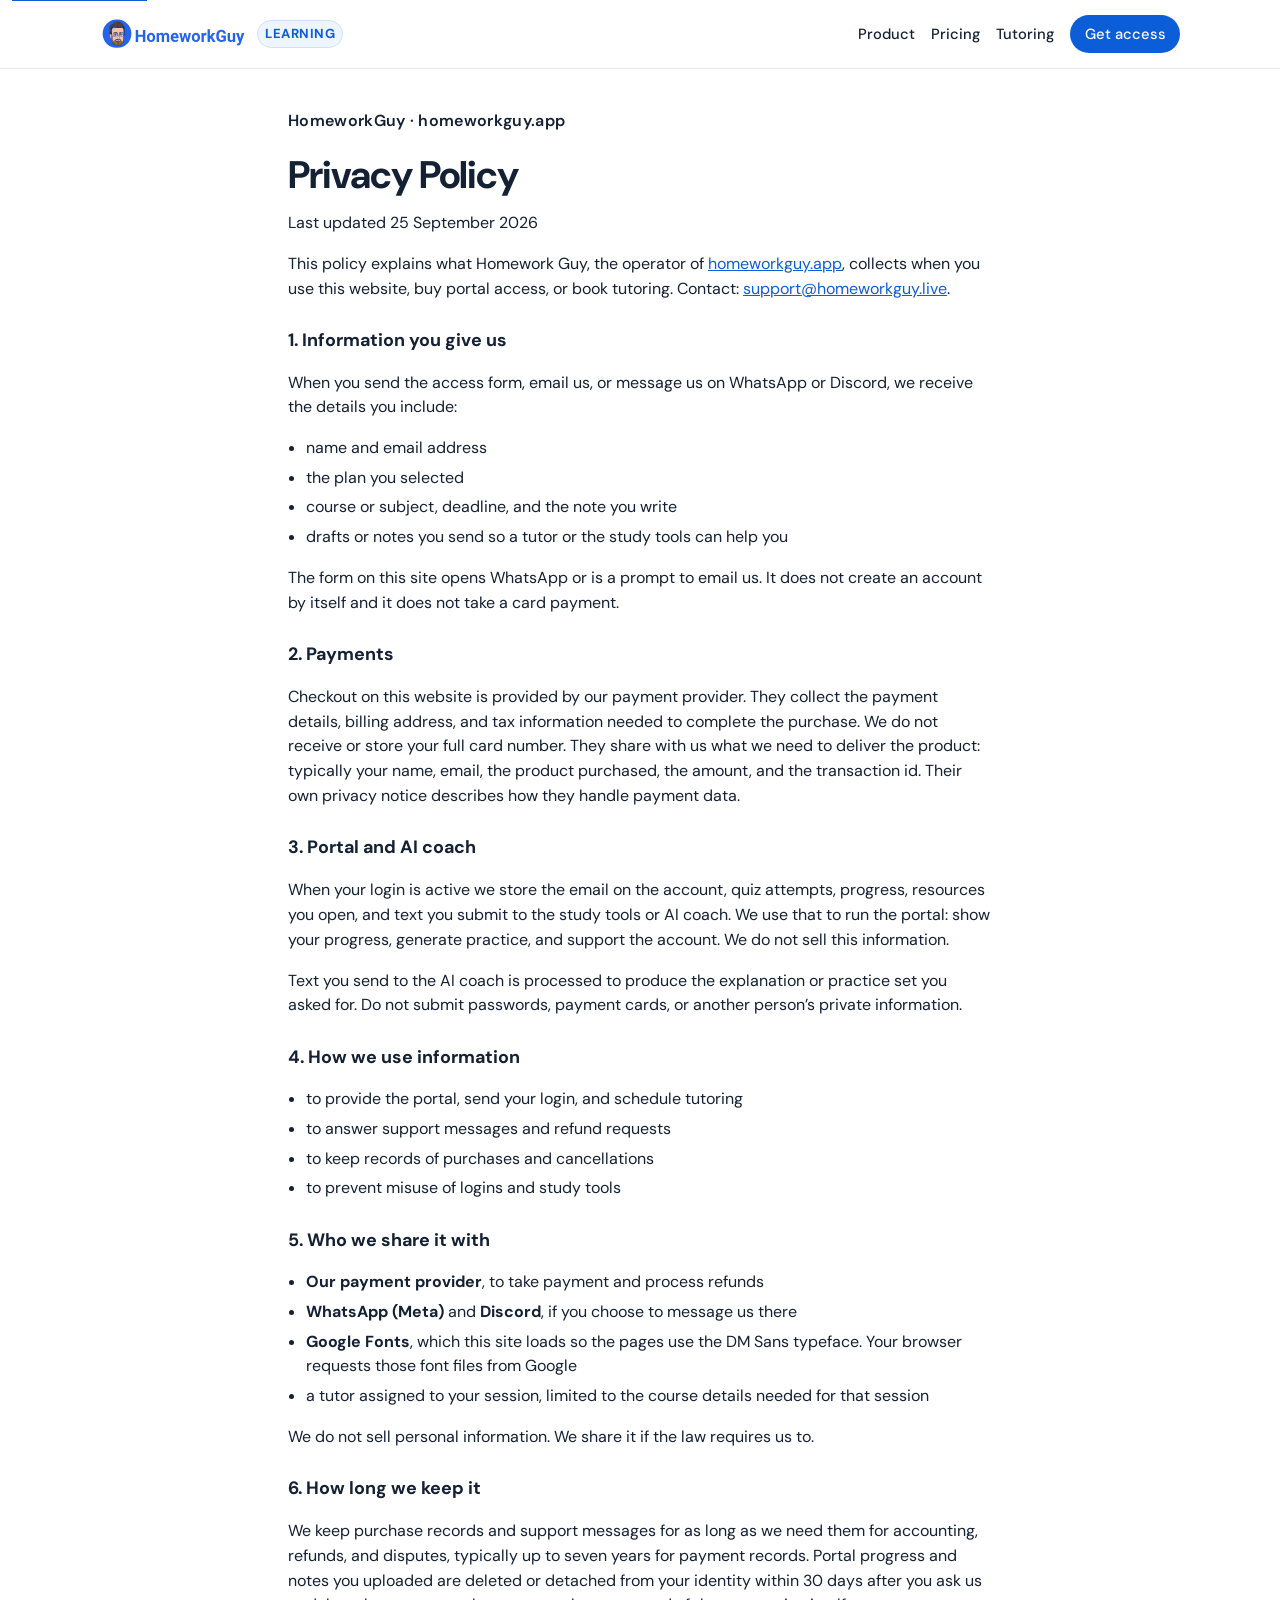
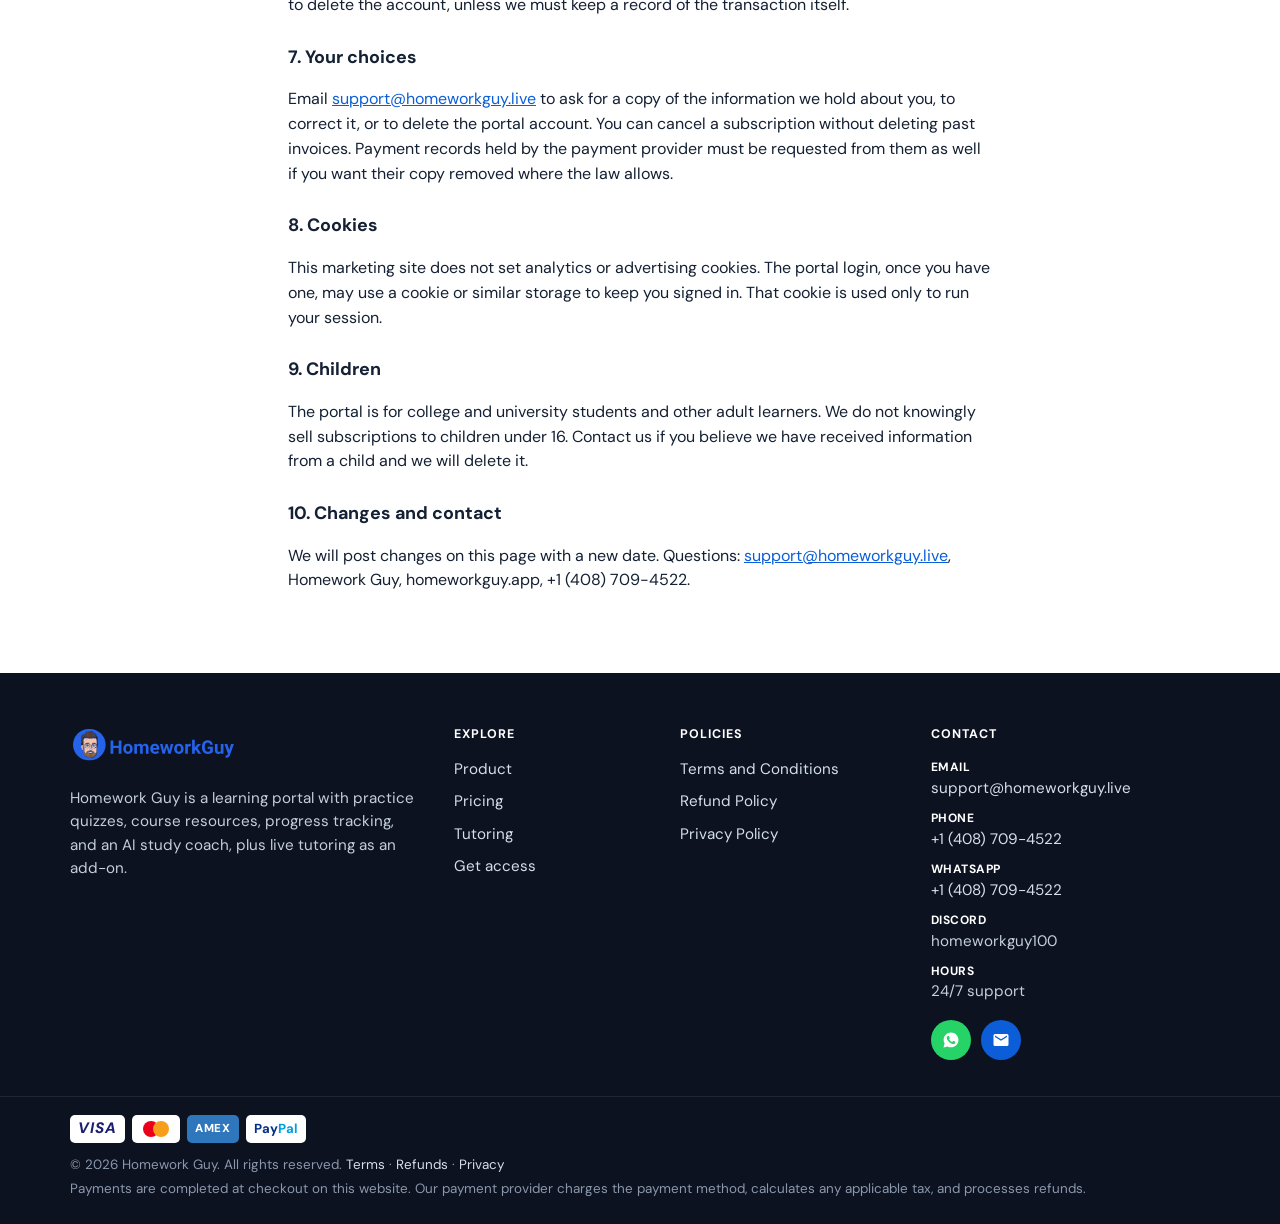
==== commit 9fa6e382: "New Update" ====
--- a/privacy.html
+++ b/privacy.html
@@ -36,7 +36,7 @@
       <p class="eyebrow">HomeworkGuy · homeworkguy.app</p>
       <h1>Privacy Policy</h1>
       <p class="updated">Last updated 25 September 2026</p>
-      <p>This policy explains what HOMEWORK GUY LLC, a Wyoming limited liability company and the operator of <a href="https://homeworkguy.app">homeworkguy.app</a>, collects when you use this website, buy portal access, or book tutoring. Principal office: 30 N Gould St Ste R, Sheridan, WY 82801, United States. Contact: <a href="mailto:support@homeworkguy.live">support@homeworkguy.live</a>.</p>
+      <p>This policy explains what Homework Guy, the operator of <a href="https://homeworkguy.app">homeworkguy.app</a>, collects when you use this website, buy portal access, or book tutoring. Contact: <a href="mailto:support@homeworkguy.live">support@homeworkguy.live</a>.</p>
 
       <h2>1. Information you give us</h2>
       <p>When you send the access form, email us, or message us on WhatsApp or Discord, we receive the details you include:</p>
@@ -85,7 +85,7 @@
       <p>The portal is for college and university students and other adult learners. We do not knowingly sell subscriptions to children under 16. Contact us if you believe we have received information from a child and we will delete it.</p>
 
       <h2>10. Changes and contact</h2>
-      <p>We will post changes on this page with a new date. Questions: <a href="mailto:support@homeworkguy.live">support@homeworkguy.live</a>, HOMEWORK GUY LLC, 30 N Gould St Ste R, Sheridan, WY 82801, United States, +1 (408) 709-4522.</p>
+      <p>We will post changes on this page with a new date. Questions: <a href="mailto:support@homeworkguy.live">support@homeworkguy.live</a>, Homework Guy, homeworkguy.app, +1 (408) 709-4522.</p>
     </div>
   </main>
 
@@ -95,12 +95,7 @@
         <a class="footer-logo" href="index.html" aria-label="HomeworkGuy home">
           <img src="assets/logo.svg" alt="" width="168" height="40" />
         </a>
-        <p>HOMEWORK GUY LLC runs the HomeworkGuy learning portal: practice quizzes, course resources, progress tracking, and an AI study coach, with live tutoring as an add-on.</p>
-        <address>
-          30 N Gould St Ste R<br />
-          Sheridan, WY 82801<br />
-          United States
-        </address>
+        <p>Homework Guy is a learning portal with practice quizzes, course resources, progress tracking, and an AI study coach, plus live tutoring as an add-on.</p>
       </div>
       <div>
         <h2>Explore</h2>
@@ -146,7 +141,7 @@
           <li class="pay pay-amex" aria-label="American Express"><span>AMEX</span></li>
           <li class="pay pay-paypal" aria-label="PayPal"><span class="pp-a">Pay</span><span class="pp-b">Pal</span></li>
         </ul>
-        <p>© 2026 HOMEWORK GUY LLC. All rights reserved. <a href="terms.html">Terms</a> · <a href="refunds.html">Refunds</a> · <a href="privacy.html">Privacy</a></p>
+        <p>© 2026 Homework Guy. All rights reserved. <a href="terms.html">Terms</a> · <a href="refunds.html">Refunds</a> · <a href="privacy.html">Privacy</a></p>
         <p>Payments are completed at checkout on this website. Our payment provider charges the payment method, calculates any applicable tax, and processes refunds.</p>
       </div>
     </div>
